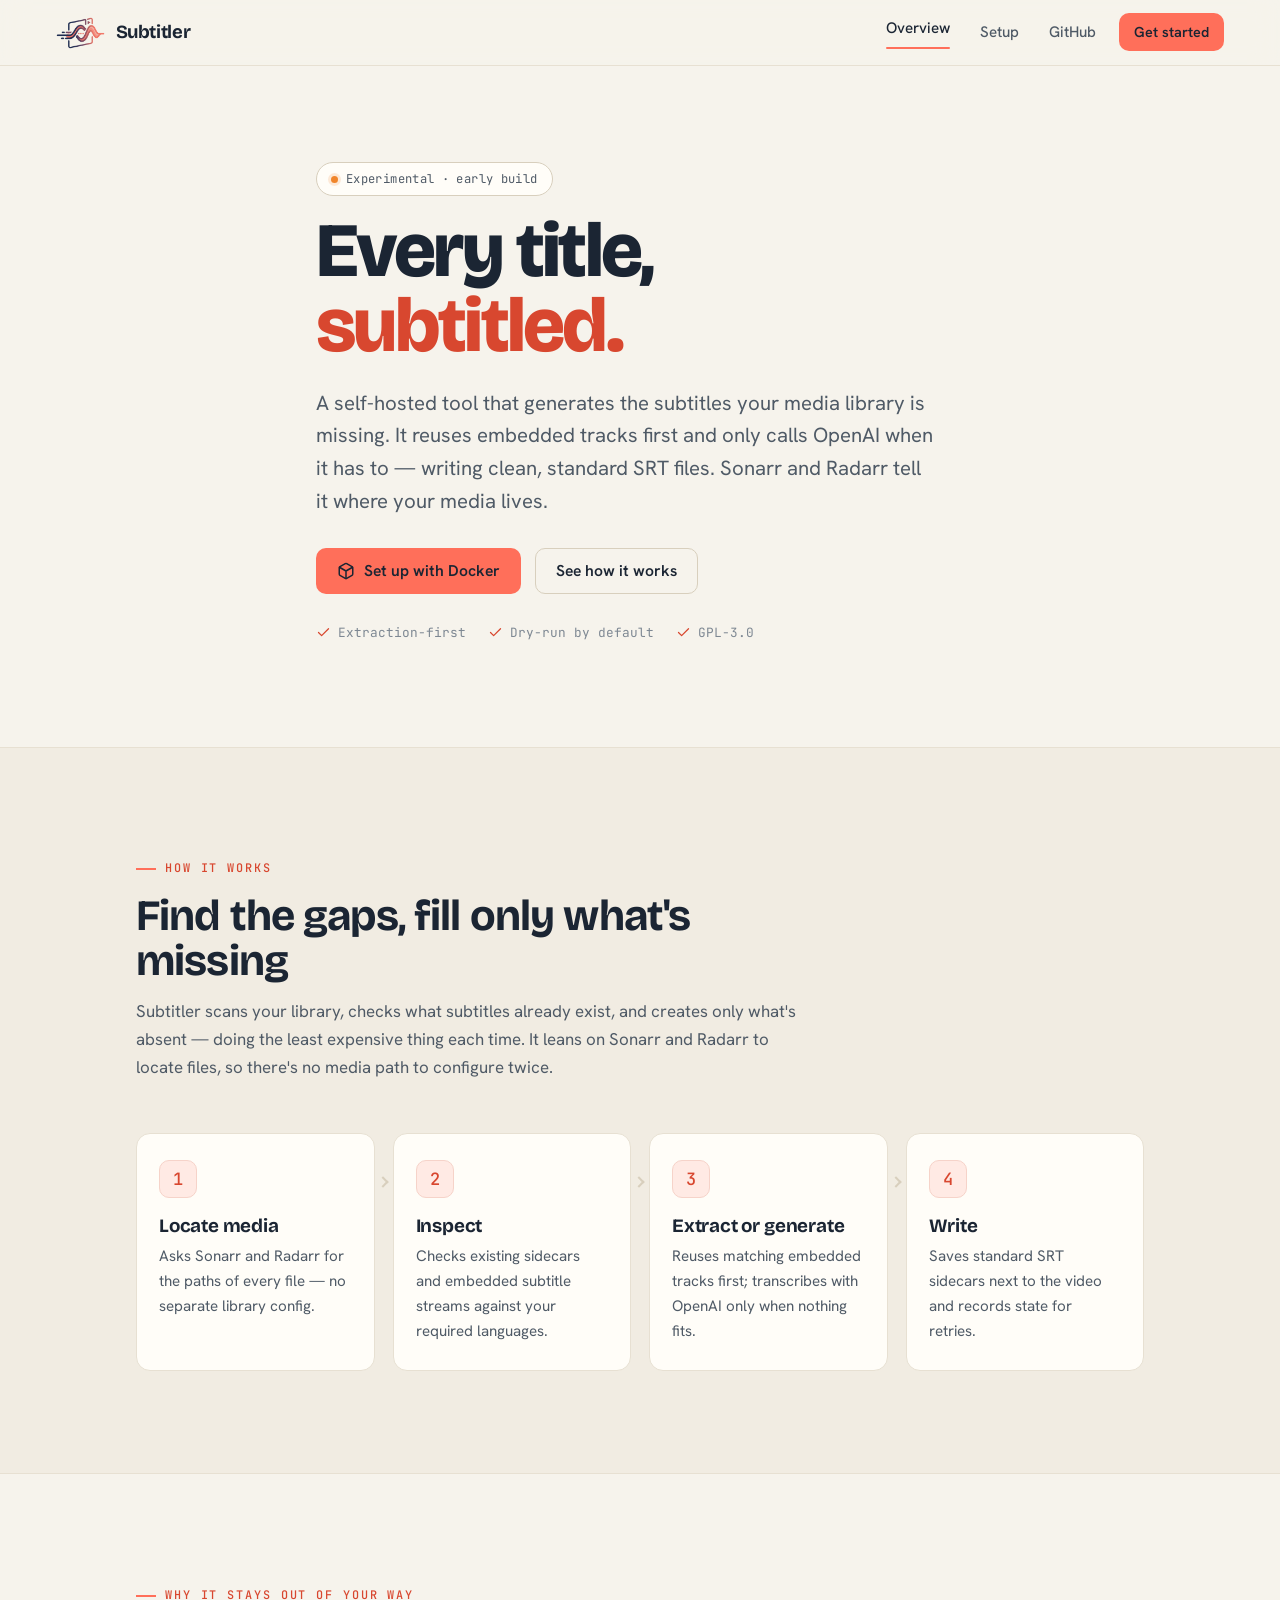
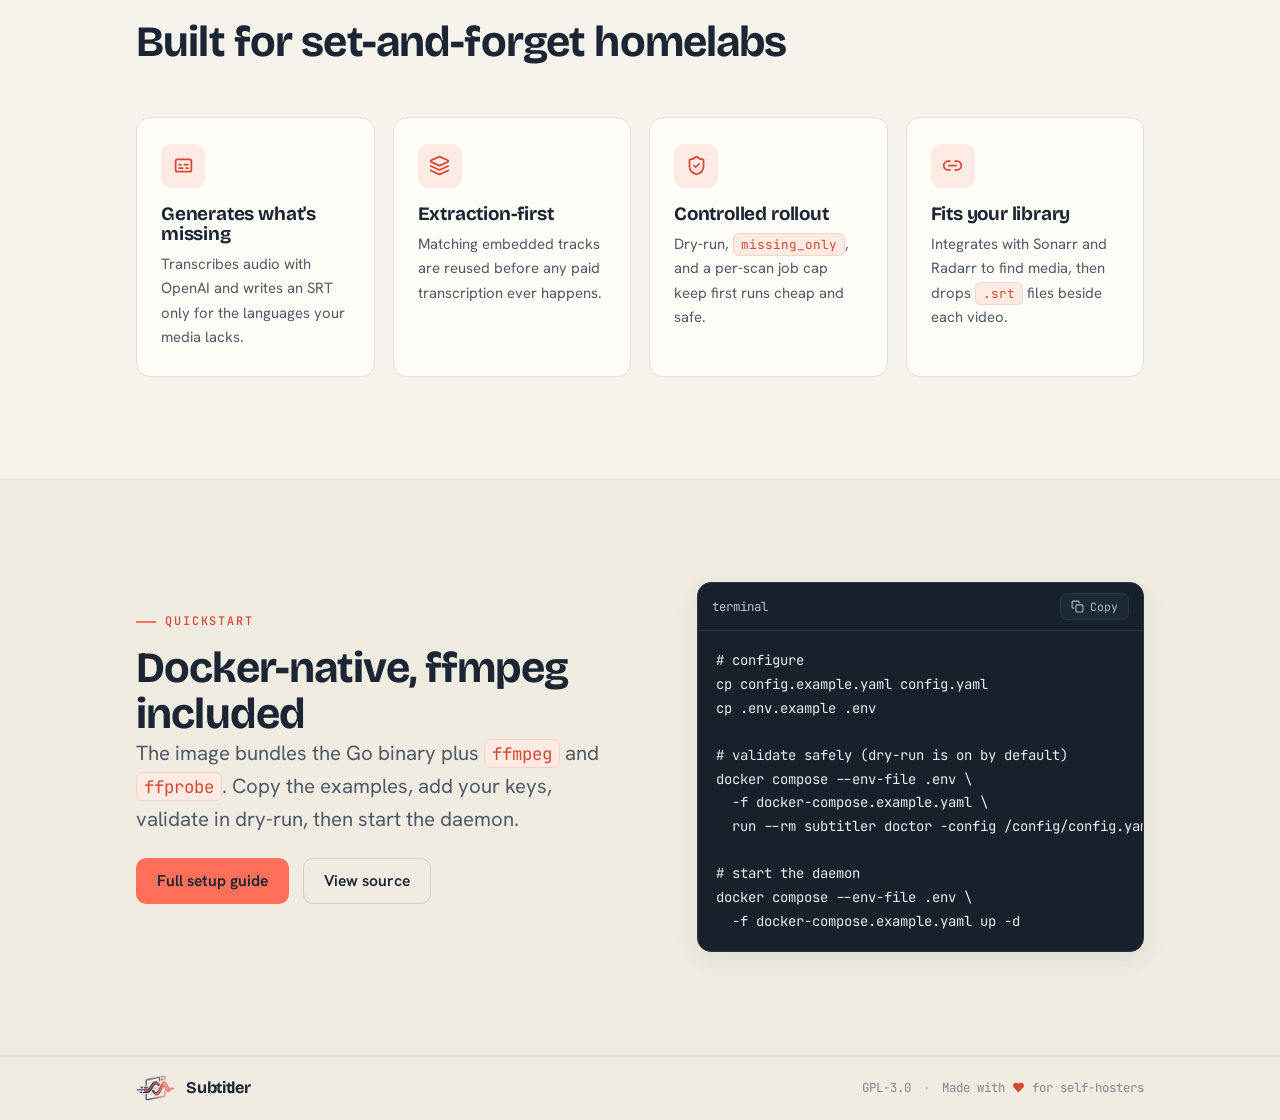
==== docs/index.html @ c9f1393c "Prepare public release" ====
<!doctype html>
<html lang="en">
  <head>
    <meta charset="UTF-8" />
    <meta name="viewport" content="width=device-width, initial-scale=1.0" />
    <title>Subtitler — automatic subtitles for your media library</title>
    <meta
      name="description"
      content="Self-hosted tool that generates the subtitles your media library is missing. Reuses embedded tracks first, transcribes with OpenAI only when needed, and writes standard SRT sidecars. Integrates with Sonarr and Radarr."
    />
    <link rel="icon" href="favicon.png" type="image/png" />
    <link rel="apple-touch-icon" href="apple-touch-icon.png" />
    <link rel="preconnect" href="https://fonts.googleapis.com" />
    <link rel="preconnect" href="https://fonts.gstatic.com" crossorigin />
    <link
      href="https://fonts.googleapis.com/css2?family=Bricolage+Grotesque:opsz,wght@12..96,600;12..96,700;12..96,800&family=Hanken+Grotesk:wght@400;500;600;700&family=JetBrains+Mono:wght@400;500&display=swap"
      rel="stylesheet"
    />
    <link rel="stylesheet" href="styles.css" />
  </head>
  <body>
    <header class="topbar">
      <a class="brand" href="index.html">
        <img class="logo" src="logo.png" alt="Subtitler" /><span>Subtitler</span>
      </a>
      <nav class="nav" id="nav">
        <a class="active" href="index.html">Overview</a>
        <a href="getting-started.html">Setup</a>
        <a href="https://github.com/Pedro-Revez-Silva/subtitler">GitHub</a>
        <a class="btn btn--primary btn--sm nav-cta" href="getting-started.html">Get started</a>
      </nav>
      <button class="nav-toggle" aria-label="Menu" aria-expanded="false" aria-controls="nav">
        <svg viewBox="0 0 24 24" width="20" height="20" fill="none" stroke="currentColor" stroke-width="2" stroke-linecap="round"><path d="M4 7h16M4 12h16M4 17h16"/></svg>
      </button>
    </header>

    <main>
      <!-- HERO -->
      <section class="hero">
        <div class="container hero-inner" data-reveal>
          <span class="pill"><span class="dot dot--beta"></span> Experimental · early build</span>
          <h1 class="display">Every title,<br /><span class="accent">subtitled.</span></h1>
          <p class="lead">
            A self-hosted tool that generates the subtitles your media library is missing. It reuses
            embedded tracks first and only calls OpenAI when it has to — writing clean, standard SRT
            files. Sonarr and Radarr tell it where your media lives.
          </p>
          <div class="hero-actions">
            <a class="btn btn--primary" href="getting-started.html">
              <svg viewBox="0 0 24 24" fill="none" stroke="currentColor" stroke-width="2" stroke-linecap="round" stroke-linejoin="round"><path d="M21 16V8a2 2 0 0 0-1-1.73l-7-4a2 2 0 0 0-2 0l-7 4A2 2 0 0 0 3 8v8a2 2 0 0 0 1 1.73l7 4a2 2 0 0 0 2 0l7-4A2 2 0 0 0 21 16z"/><path d="m3.3 7 8.7 5 8.7-5M12 22V12"/></svg>
              Set up with Docker
            </a>
            <a class="btn btn--ghost" href="#how">See how it works</a>
          </div>
          <div class="hero-meta">
            <span><svg viewBox="0 0 24 24" fill="none" stroke="currentColor" stroke-width="2" stroke-linecap="round" stroke-linejoin="round"><path d="M20 6 9 17l-5-5"/></svg> Extraction-first</span>
            <span><svg viewBox="0 0 24 24" fill="none" stroke="currentColor" stroke-width="2" stroke-linecap="round" stroke-linejoin="round"><path d="M20 6 9 17l-5-5"/></svg> Dry-run by default</span>
            <span><svg viewBox="0 0 24 24" fill="none" stroke="currentColor" stroke-width="2" stroke-linecap="round" stroke-linejoin="round"><path d="M20 6 9 17l-5-5"/></svg> GPL-3.0</span>
          </div>
        </div>
      </section>

      <!-- HOW IT WORKS -->
      <section class="section section--alt" id="how">
        <div class="container">
          <div class="section-head" data-reveal>
            <span class="eyebrow">How it works</span>
            <h2>Find the gaps, fill only what's missing</h2>
            <p>
              Subtitler scans your library, checks what subtitles already exist, and creates only
              what's absent — doing the least expensive thing each time. It leans on Sonarr and
              Radarr to locate files, so there's no media path to configure twice.
            </p>
          </div>
          <div class="steps">
            <div class="step" data-reveal>
              <span class="num">1</span>
              <h3>Locate media</h3>
              <p>Asks Sonarr and Radarr for the paths of every file — no separate library config.</p>
            </div>
            <div class="step" data-reveal>
              <span class="num">2</span>
              <h3>Inspect</h3>
              <p>Checks existing sidecars and embedded subtitle streams against your required languages.</p>
            </div>
            <div class="step" data-reveal>
              <span class="num">3</span>
              <h3>Extract or generate</h3>
              <p>Reuses matching embedded tracks first; transcribes with OpenAI only when nothing fits.</p>
            </div>
            <div class="step" data-reveal>
              <span class="num">4</span>
              <h3>Write</h3>
              <p>Saves standard SRT sidecars next to the video and records state for retries.</p>
            </div>
          </div>
        </div>
      </section>

      <!-- FEATURES -->
      <section class="section">
        <div class="container">
          <div class="section-head" data-reveal>
            <span class="eyebrow">Why it stays out of your way</span>
            <h2>Built for set-and-forget homelabs</h2>
          </div>
          <div class="features">
            <article class="feature" data-reveal>
              <div class="icon"><svg viewBox="0 0 24 24" fill="none" stroke="currentColor" stroke-width="2" stroke-linecap="round" stroke-linejoin="round"><rect x="3" y="5" width="18" height="14" rx="2"/><path d="M7 15h4M15 15h2M7 11h2M13 11h4"/></svg></div>
              <h3>Generates what's missing</h3>
              <p>Transcribes audio with OpenAI and writes an SRT only for the languages your media lacks.</p>
            </article>
            <article class="feature" data-reveal>
              <div class="icon"><svg viewBox="0 0 24 24" fill="none" stroke="currentColor" stroke-width="2" stroke-linecap="round" stroke-linejoin="round"><path d="m12.83 2.18a2 2 0 0 0-1.66 0L2.6 6.08a1 1 0 0 0 0 1.83l8.58 3.91a2 2 0 0 0 1.66 0l8.58-3.91a1 1 0 0 0 0-1.83Z"/><path d="m22 17.65-9.17 4.16a2 2 0 0 1-1.66 0L2 17.65"/><path d="m22 12.65-9.17 4.16a2 2 0 0 1-1.66 0L2 12.65"/></svg></div>
              <h3>Extraction-first</h3>
              <p>Matching embedded tracks are reused before any paid transcription ever happens.</p>
            </article>
            <article class="feature" data-reveal>
              <div class="icon"><svg viewBox="0 0 24 24" fill="none" stroke="currentColor" stroke-width="2" stroke-linecap="round" stroke-linejoin="round"><path d="M20 13c0 5-3.5 7.5-7.66 8.95a1 1 0 0 1-.67-.01C7.5 20.5 4 18 4 13V6a1 1 0 0 1 1-1c2 0 4.5-1.2 6.24-2.72a1.17 1.17 0 0 1 1.52 0C14.51 3.81 17 5 19 5a1 1 0 0 1 1 1z"/><path d="m9 12 2 2 4-4"/></svg></div>
              <h3>Controlled rollout</h3>
              <p>Dry-run, <code>missing_only</code>, and a per-scan job cap keep first runs cheap and safe.</p>
            </article>
            <article class="feature" data-reveal>
              <div class="icon"><svg viewBox="0 0 24 24" fill="none" stroke="currentColor" stroke-width="2" stroke-linecap="round" stroke-linejoin="round"><path d="M9 17H7A5 5 0 0 1 7 7h2"/><path d="M15 7h2a5 5 0 1 1 0 10h-2"/><line x1="8" y1="12" x2="16" y2="12"/></svg></div>
              <h3>Fits your library</h3>
              <p>Integrates with Sonarr and Radarr to find media, then drops <code>.srt</code> files beside each video.</p>
            </article>
          </div>
        </div>
      </section>

      <!-- QUICKSTART -->
      <section class="section section--alt">
        <div class="container hero-grid">
          <div data-reveal>
            <span class="eyebrow">Quickstart</span>
            <h2>Docker-native, ffmpeg included</h2>
            <p class="lead">
              The image bundles the Go binary plus <code>ffmpeg</code> and <code>ffprobe</code>. Copy
              the examples, add your keys, validate in dry-run, then start the daemon.
            </p>
            <div class="hero-actions">
              <a class="btn btn--primary" href="getting-started.html">Full setup guide</a>
              <a class="btn btn--ghost" href="https://github.com/Pedro-Revez-Silva/subtitler">View source</a>
            </div>
          </div>
          <div class="code" data-reveal>
            <div class="code-head">
              <span class="fname">terminal</span>
              <button class="code-copy" type="button">
                <svg viewBox="0 0 24 24" fill="none" stroke="currentColor" stroke-width="2" stroke-linecap="round" stroke-linejoin="round"><rect x="9" y="9" width="13" height="13" rx="2"/><path d="M5 15H4a2 2 0 0 1-2-2V4a2 2 0 0 1 2-2h9a2 2 0 0 1 2 2v1"/></svg>
                <span class="copy-label">Copy</span>
              </button>
            </div>
            <pre><code># configure
cp config.example.yaml config.yaml
cp .env.example .env

# validate safely (dry-run is on by default)
docker compose --env-file .env \
  -f docker-compose.example.yaml \
  run --rm subtitler doctor -config /config/config.yaml

# start the daemon
docker compose --env-file .env \
  -f docker-compose.example.yaml up -d</code></pre>
          </div>
        </div>
      </section>
    </main>

    <footer class="footer">
      <div class="container footer-thin">
        <a class="brand" href="index.html"><img class="logo" src="logo.png" alt="Subtitler" /><span>Subtitler</span></a>
        <div class="footer-meta">
          <a href="https://github.com/Pedro-Revez-Silva/subtitler/blob/main/LICENSE">GPL-3.0</a>
          <span class="sep">·</span>
          <span>Made with <svg class="heart" viewBox="0 0 24 24" fill="currentColor" aria-hidden="true"><path d="M19 14c1.49-1.46 3-3.21 3-5.5A5.5 5.5 0 0 0 16.5 3c-1.76 0-3 .5-4.5 2-1.5-1.5-2.74-2-4.5-2A5.5 5.5 0 0 0 2 8.5c0 2.29 1.51 4.04 3 5.5l7 7Z"/></svg> for self-hosters</span>
        </div>
      </div>
    </footer>

    <script src="main.js" defer></script>
  </body>
</html>
---- docs/styles.css ----
/* =============================================================================
   Subtitler — design system (light · flat color)
   Warm paper surfaces that match the logo's own near-white card. The logo is
   built from flat navy / violet / coral, so the site is too — no gradients.
   Editorial grotesque type, generous space, restrained accents.
   ============================================================================= */

/* -----------------------------------------------------------------------------
   1. Tokens
   -------------------------------------------------------------------------- */
:root {
  /* Surfaces — warm paper */
  --bg: #f6f3ec;
  --bg-2: #f1ece2;
  --surface: #fffdf8;
  --surface-2: #faf6ee;

  /* Lines */
  --border: #e7e0d2;
  --border-strong: #d8cfbd;

  /* Ink — dark navy-slate text */
  --ink: #1b2533;
  --text-dim: #4f5a66;
  --text-mute: #7e8893;
  --text-faint: #a8afb7;

  /* Brand — flat colors lifted from the mark */
  --coral: #ff6f5a;       /* fills: buttons, icon tiles */
  --coral-ink: #d8472f;   /* coral for text/links on light (contrast) */
  --navy: #1f3a6d;
  --violet: #6f4f93;

  /* Semantic */
  --ok: #1f7a52;
  --warn: #b07414;

  /* Tints */
  --coral-tint: #ffeae4;
  --coral-tint-line: #f6d3c9;
  --ok-tint: #e6f3ec;
  --ok-tint-line: #cce7d9;
  --warn-tint: #faf0db;
  --warn-tint-line: #ecd9ab;

  /* Dark code panel (intentional contrast against the paper) */
  --code-bg: #16212c;
  --code-text: #e7eef1;
  --code-mute: #8b97a3;
  --code-border: #283744;

  /* Type */
  --font-display: "Bricolage Grotesque", ui-sans-serif, system-ui, sans-serif;
  --font-body: "Hanken Grotesk", ui-sans-serif, system-ui, -apple-system, sans-serif;
  --font-mono: "JetBrains Mono", "SF Mono", ui-monospace, Consolas, monospace;

  /* Radii */
  --r-xs: 7px;
  --r-sm: 10px;
  --r-md: 14px;
  --r-lg: 20px;
  --r-pill: 999px;

  /* Shadows — soft, navy-tinted */
  --shadow-sm: 0 1px 2px rgba(27, 37, 51, 0.05);
  --shadow-md: 0 8px 24px rgba(27, 37, 51, 0.08);
  --shadow-lg: 0 24px 56px rgba(27, 37, 51, 0.12);

  /* Layout */
  --maxw: 1120px;
  --maxw-prose: 740px;
  --topbar-h: 66px;
  --gutter: clamp(20px, 5vw, 56px);

  --ease: cubic-bezier(0.22, 0.61, 0.36, 1);
}

/* -----------------------------------------------------------------------------
   2. Base
   -------------------------------------------------------------------------- */
*,
*::before,
*::after {
  box-sizing: border-box;
}

html {
  scroll-behavior: smooth;
  -webkit-text-size-adjust: 100%;
}

body {
  margin: 0;
  font-family: var(--font-body);
  font-size: 17px;
  line-height: 1.65;
  color: var(--ink);
  background: var(--bg);
  -webkit-font-smoothing: antialiased;
  text-rendering: optimizeLegibility;
  overflow-x: hidden;
}

a {
  color: var(--coral-ink);
  text-decoration: none;
}

img,
svg {
  display: block;
  max-width: 100%;
}

::selection {
  background: var(--coral-tint);
  color: var(--ink);
}

:focus-visible {
  outline: 2px solid var(--coral-ink);
  outline-offset: 3px;
  border-radius: 4px;
}

/* -----------------------------------------------------------------------------
   3. Typography
   -------------------------------------------------------------------------- */
h1,
h2,
h3,
h4 {
  font-family: var(--font-display);
  font-weight: 700;
  line-height: 1.05;
  letter-spacing: -0.02em;
  margin: 0;
  color: var(--ink);
}

.display {
  font-size: clamp(2.7rem, 6vw, 4.8rem);
  font-weight: 800;
  letter-spacing: -0.035em;
  line-height: 0.98;
}

h2 {
  font-size: clamp(1.9rem, 3.4vw, 2.7rem);
}

h3 {
  font-size: 1.18rem;
  letter-spacing: -0.01em;
}

p {
  margin: 0 0 1.1em;
}

.lead {
  font-size: clamp(1.08rem, 1.6vw, 1.28rem);
  color: var(--text-dim);
  line-height: 1.6;
}

.accent {
  color: var(--coral-ink);
}

code,
pre,
.mono {
  font-family: var(--font-mono);
}

/* -----------------------------------------------------------------------------
   4. Layout primitives
   -------------------------------------------------------------------------- */
.container {
  width: 100%;
  max-width: var(--maxw);
  margin-inline: auto;
  padding-inline: var(--gutter);
}

.section {
  padding-block: clamp(56px, 8vw, 104px);
  position: relative;
}

.section--alt {
  background: var(--bg-2);
  border-block: 1px solid var(--border);
}

.section-head {
  max-width: 660px;
  margin-bottom: clamp(32px, 4vw, 52px);
}

.eyebrow {
  display: inline-flex;
  align-items: center;
  gap: 9px;
  font-family: var(--font-mono);
  font-size: 0.74rem;
  font-weight: 500;
  letter-spacing: 0.16em;
  text-transform: uppercase;
  color: var(--coral-ink);
  margin-bottom: 15px;
}

.eyebrow::before {
  content: "";
  width: 20px;
  height: 2px;
  background: var(--coral);
}

.section-head p {
  margin-top: 13px;
  color: var(--text-dim);
  font-size: 1.06rem;
}

/* -----------------------------------------------------------------------------
   5. Topbar
   -------------------------------------------------------------------------- */
.topbar {
  position: sticky;
  top: 0;
  z-index: 50;
  height: var(--topbar-h);
  display: flex;
  align-items: center;
  gap: 20px;
  padding-inline: var(--gutter);
  background: rgba(246, 243, 236, 0.82);
  backdrop-filter: blur(14px) saturate(140%);
  border-bottom: 1px solid var(--border);
}

.brand {
  display: inline-flex;
  align-items: center;
  gap: 11px;
  font-family: var(--font-display);
  font-weight: 700;
  font-size: 1.16rem;
  letter-spacing: -0.02em;
  color: var(--ink);
}

.brand .logo {
  height: 32px;
  width: auto;
}

.nav {
  margin-left: auto;
  display: flex;
  align-items: center;
  gap: 4px;
}

.nav a:not(.btn) {
  padding: 8px 13px;
  border-radius: var(--r-xs);
  color: var(--text-dim);
  font-size: 0.95rem;
  font-weight: 500;
  transition: color 0.16s var(--ease), background 0.16s var(--ease);
}

.nav a:not(.btn):hover {
  color: var(--ink);
  background: var(--surface-2);
}

.nav a.active {
  color: var(--ink);
}

.nav a.active::after {
  content: "";
  display: block;
  height: 2px;
  margin-top: 5px;
  border-radius: 2px;
  background: var(--coral);
}

.nav .nav-cta {
  margin-left: 6px;
}

.nav-toggle {
  display: none;
  margin-left: auto;
  width: 42px;
  height: 42px;
  border: 1px solid var(--border-strong);
  border-radius: var(--r-xs);
  background: var(--surface);
  color: var(--ink);
  cursor: pointer;
}

/* -----------------------------------------------------------------------------
   6. Buttons, pills, chips
   -------------------------------------------------------------------------- */
.btn {
  display: inline-flex;
  align-items: center;
  justify-content: center;
  gap: 9px;
  min-height: 46px;
  padding: 0 20px;
  border: 1px solid var(--border-strong);
  border-radius: var(--r-sm);
  background: var(--surface);
  color: var(--ink);
  font-family: var(--font-body);
  font-size: 0.98rem;
  font-weight: 600;
  cursor: pointer;
  transition: transform 0.16s var(--ease), border-color 0.16s var(--ease),
    background 0.16s var(--ease), box-shadow 0.16s var(--ease);
}

.btn:hover {
  transform: translateY(-2px);
  box-shadow: var(--shadow-sm);
}

.btn svg {
  width: 18px;
  height: 18px;
}

/* coral fill, dark ink label — flat and high-contrast */
.btn--primary {
  border-color: transparent;
  background: var(--coral);
  color: var(--ink);
}

.btn--primary:hover {
  background: #ff5e46;
  box-shadow: 0 10px 26px rgba(255, 111, 90, 0.34);
}

.btn--ghost {
  background: transparent;
  border-color: var(--border-strong);
}

.btn--ghost:hover {
  background: var(--surface);
}

.btn--sm {
  min-height: 38px;
  padding: 0 14px;
  font-size: 0.9rem;
}

.pill {
  display: inline-flex;
  align-items: center;
  gap: 8px;
  padding: 6px 14px;
  border: 1px solid var(--border-strong);
  border-radius: var(--r-pill);
  background: var(--surface);
  font-family: var(--font-mono);
  font-size: 0.76rem;
  letter-spacing: 0.03em;
  color: var(--text-dim);
}

.pill .dot {
  width: 7px;
  height: 7px;
  border-radius: 50%;
  background: var(--ok);
}

.pill .dot--beta {
  background: #f0852b;
  box-shadow: 0 0 0 3px rgba(240, 133, 43, 0.16);
}

.chip {
  display: inline-flex;
  align-items: center;
  gap: 5px;
  padding: 3px 9px;
  border-radius: var(--r-pill);
  font-family: var(--font-mono);
  font-size: 0.72rem;
  font-weight: 500;
  border: 1px solid var(--border);
  color: var(--text-dim);
  white-space: nowrap;
}

.chip--ok {
  color: var(--ok);
  border-color: var(--ok-tint-line);
  background: var(--ok-tint);
}

.chip--run {
  color: var(--coral-ink);
  border-color: var(--coral-tint-line);
  background: var(--coral-tint);
}

/* -----------------------------------------------------------------------------
   7. Hero
   -------------------------------------------------------------------------- */
.hero {
  padding-block: clamp(52px, 8vw, 96px) clamp(56px, 9vw, 104px);
}

.hero-grid {
  display: grid;
  grid-template-columns: minmax(0, 1.04fr) minmax(0, 0.96fr);
  gap: clamp(36px, 6vw, 76px);
  align-items: center;
}

.hero-inner {
  max-width: 760px;
}

.hero h1 {
  margin: 18px 0 22px;
}

.hero .lead {
  max-width: 620px;
  margin-bottom: 30px;
}

.hero-actions {
  display: flex;
  flex-wrap: wrap;
  gap: 14px;
  margin-bottom: 28px;
}

.hero-meta {
  display: flex;
  flex-wrap: wrap;
  gap: 10px 22px;
  color: var(--text-mute);
  font-family: var(--font-mono);
  font-size: 0.8rem;
}

.hero-meta span {
  display: inline-flex;
  align-items: center;
  gap: 7px;
}

.hero-meta svg {
  width: 15px;
  height: 15px;
  color: var(--coral-ink);
}

/* -----------------------------------------------------------------------------
   8. Steps (how it works)
   -------------------------------------------------------------------------- */
.steps {
  display: grid;
  grid-template-columns: repeat(4, 1fr);
  gap: 18px;
}

.step {
  position: relative;
  padding: 26px 22px;
  border: 1px solid var(--border);
  border-radius: var(--r-md);
  background: var(--surface);
  transition: border-color 0.2s var(--ease), transform 0.2s var(--ease),
    box-shadow 0.2s var(--ease);
}

.step:hover {
  border-color: var(--border-strong);
  transform: translateY(-3px);
  box-shadow: var(--shadow-md);
}

.step .num {
  display: inline-flex;
  align-items: center;
  justify-content: center;
  width: 38px;
  height: 38px;
  border-radius: var(--r-sm);
  background: var(--coral-tint);
  border: 1px solid var(--coral-tint-line);
  color: var(--coral-ink);
  font-family: var(--font-mono);
  font-weight: 500;
  margin-bottom: 18px;
}

.step h3 {
  margin-bottom: 8px;
}

.step p {
  margin: 0;
  color: var(--text-dim);
  font-size: 0.95rem;
}

.step:not(:last-child)::after {
  content: "";
  position: absolute;
  top: 44px;
  right: -13px;
  width: 8px;
  height: 8px;
  border-top: 2px solid var(--border-strong);
  border-right: 2px solid var(--border-strong);
  transform: rotate(45deg);
  z-index: 1;
}

/* -----------------------------------------------------------------------------
   9. Feature cards
   -------------------------------------------------------------------------- */
.features {
  display: grid;
  grid-template-columns: repeat(4, 1fr);
  gap: 18px;
}

.feature {
  position: relative;
  padding: 26px 24px;
  border: 1px solid var(--border);
  border-radius: var(--r-md);
  background: var(--surface);
  transition: border-color 0.2s var(--ease), transform 0.2s var(--ease),
    box-shadow 0.2s var(--ease);
}

.feature:hover {
  transform: translateY(-3px);
  border-color: var(--border-strong);
  box-shadow: var(--shadow-md);
}

.feature .icon {
  display: inline-flex;
  align-items: center;
  justify-content: center;
  width: 44px;
  height: 44px;
  border-radius: var(--r-sm);
  background: var(--coral-tint);
  color: var(--coral-ink);
  margin-bottom: 16px;
}

.feature .icon svg {
  width: 21px;
  height: 21px;
}

.feature h3 {
  margin-bottom: 8px;
}

.feature p {
  margin: 0;
  color: var(--text-dim);
  font-size: 0.93rem;
}

/* -----------------------------------------------------------------------------
   10. Code blocks (dark panel) + copy
   -------------------------------------------------------------------------- */
.code {
  position: relative;
  border: 1px solid var(--code-border);
  border-radius: var(--r-md);
  background: var(--code-bg);
  overflow: hidden;
  box-shadow: var(--shadow-md);
}

.code-head {
  display: flex;
  align-items: center;
  gap: 9px;
  padding: 10px 14px;
  border-bottom: 1px solid var(--code-border);
  font-family: var(--font-mono);
  font-size: 0.78rem;
  color: var(--code-mute);
}

.code-head .fname {
  color: #b9c4cd;
}

.code-copy {
  margin-left: auto;
  display: inline-flex;
  align-items: center;
  gap: 6px;
  padding: 5px 10px;
  border: 1px solid var(--code-border);
  border-radius: var(--r-xs);
  background: #1d2a36;
  color: #aeb9c3;
  font-family: var(--font-mono);
  font-size: 0.72rem;
  cursor: pointer;
  transition: color 0.16s, border-color 0.16s, background 0.16s;
}

.code-copy:hover {
  color: #fff;
  background: #25333f;
}

.code-copy svg {
  width: 13px;
  height: 13px;
}

.code-copy.copied {
  color: #6bd3a3;
  border-color: #2f5a48;
}

pre {
  margin: 0;
  overflow: auto;
  padding: 18px;
  font-size: 0.87rem;
  line-height: 1.7;
  color: var(--code-text);
}

pre code {
  font-family: var(--font-mono);
}

/* inline code */
p code,
li code,
.article code {
  padding: 2px 7px;
  border: 1px solid var(--coral-tint-line);
  border-radius: 6px;
  background: var(--coral-tint);
  color: var(--coral-ink);
  font-size: 0.85em;
}

/* ...but never style code inside a code block (beats .article code) */
pre code,
.article pre code {
  padding: 0;
  border: 0;
  border-radius: 0;
  background: none;
  color: inherit;
  font-size: inherit;
}

/* -----------------------------------------------------------------------------
   11. Footer
   -------------------------------------------------------------------------- */
.footer {
  border-top: 1px solid var(--border);
  background: var(--bg-2);
  padding-block: 18px;
}

.footer-thin {
  display: flex;
  align-items: center;
  justify-content: space-between;
  gap: 12px 24px;
  flex-wrap: wrap;
}

.footer-thin .brand {
  font-size: 1.02rem;
}

.footer-thin .brand .logo {
  height: 26px;
}

.footer-meta {
  display: inline-flex;
  align-items: center;
  gap: 12px;
  color: var(--text-mute);
  font-family: var(--font-mono);
  font-size: 0.78rem;
}

.footer-meta a {
  color: var(--text-mute);
  transition: color 0.16s var(--ease);
}

.footer-meta a:hover {
  color: var(--ink);
}

.footer-meta .sep {
  color: var(--text-faint);
}

.footer-meta .heart {
  display: inline-block;
  width: 13px;
  height: 13px;
  color: var(--coral-ink);
  vertical-align: -2px;
}

/* -----------------------------------------------------------------------------
   12. Docs / article layout
   -------------------------------------------------------------------------- */
.docs {
  display: grid;
  grid-template-columns: 240px minmax(0, 1fr);
  gap: clamp(28px, 5vw, 56px);
  max-width: var(--maxw);
  margin-inline: auto;
  padding-inline: var(--gutter);
  align-items: start;
}

.toc {
  position: sticky;
  top: calc(var(--topbar-h) + 32px);
  padding: 6px 0;
  counter-reset: toc-item;
}

.toc .toc-label {
  font-family: var(--font-mono);
  font-size: 0.72rem;
  letter-spacing: 0.14em;
  text-transform: uppercase;
  color: var(--text-faint);
  padding: 0 12px 10px;
}

.toc a {
  display: flex;
  align-items: center;
  gap: 10px;
  color: var(--text-mute);
  font-size: 0.92rem;
  padding: 8px 12px;
  border-left: 2px solid transparent;
  transition: color 0.16s var(--ease), border-color 0.16s var(--ease);
}

.toc a::before {
  content: counter(toc-item, decimal-leading-zero);
  counter-increment: toc-item;
  font-family: var(--font-mono);
  font-size: 0.72rem;
  color: var(--text-faint);
}

.toc a:hover {
  color: var(--text-dim);
}

.toc a.active {
  color: var(--ink);
  border-left-color: var(--coral);
}

.toc a.active::before {
  color: var(--coral-ink);
}

.article {
  max-width: var(--maxw-prose);
  padding-block: clamp(40px, 6vw, 68px) clamp(56px, 9vw, 100px);
}

.article-head {
  margin-bottom: 38px;
  padding-bottom: 26px;
  border-bottom: 1px solid var(--border);
}

.article-head h1 {
  font-size: clamp(2.3rem, 4.6vw, 3.4rem);
  margin: 14px 0 14px;
}

.article-head p {
  color: var(--text-dim);
  font-size: 1.1rem;
  margin: 0;
}

.article h2 {
  font-size: 1.6rem;
  margin: 50px 0 16px;
  scroll-margin-top: calc(var(--topbar-h) + 24px);
}

.article h2 .step-tag {
  font-family: var(--font-mono);
  font-size: 0.8rem;
  font-weight: 500;
  color: var(--coral-ink);
  margin-right: 10px;
}

.article p,
.article li {
  color: var(--text-dim);
}

.article ul {
  padding-left: 20px;
}

.article li {
  margin-bottom: 8px;
}

.article .code {
  margin: 20px 0;
}

/* callouts */
.callout {
  display: grid;
  grid-template-columns: 22px 1fr;
  gap: 14px;
  margin: 24px 0;
  padding: 16px 18px;
  border: 1px solid var(--border);
  border-left-width: 3px;
  border-left-color: var(--navy);
  border-radius: var(--r-sm);
  background: var(--surface);
  color: var(--text-dim);
  font-size: 0.96rem;
}

.callout svg {
  width: 20px;
  height: 20px;
  margin-top: 3px;
  color: var(--navy);
}

.callout--warn {
  border-left-color: var(--warn);
  background: var(--warn-tint);
}

.callout--warn svg {
  color: var(--warn);
}

.callout p {
  margin: 0;
}

/* -----------------------------------------------------------------------------
   13. Reveal-on-scroll
   -------------------------------------------------------------------------- */
[data-reveal] {
  opacity: 0;
  transform: translateY(16px);
  transition: opacity 0.6s var(--ease), transform 0.6s var(--ease);
}

[data-reveal].in {
  opacity: 1;
  transform: none;
}

@media (prefers-reduced-motion: reduce) {
  * {
    animation: none !important;
    transition: none !important;
  }
  html {
    scroll-behavior: auto;
  }
  [data-reveal] {
    opacity: 1;
    transform: none;
  }
}

/* -----------------------------------------------------------------------------
   14. Responsive
   -------------------------------------------------------------------------- */
@media (max-width: 980px) {
  .features {
    grid-template-columns: repeat(2, 1fr);
  }
  .steps {
    grid-template-columns: repeat(2, 1fr);
  }
  .step:not(:last-child)::after {
    display: none;
  }
}

@media (max-width: 820px) {
  .nav {
    position: fixed;
    inset: var(--topbar-h) 0 auto 0;
    flex-direction: column;
    align-items: stretch;
    gap: 4px;
    padding: 14px var(--gutter) 22px;
    background: rgba(246, 243, 236, 0.96);
    backdrop-filter: blur(14px) saturate(140%);
    border-bottom: 1px solid var(--border);
    box-shadow: var(--shadow-md);
    transform: translateY(-12px);
    opacity: 0;
    pointer-events: none;
    transition: opacity 0.2s var(--ease), transform 0.2s var(--ease);
  }
  .nav.open {
    opacity: 1;
    transform: none;
    pointer-events: auto;
  }
  .nav a:not(.btn) {
    padding: 12px 13px;
  }
  .nav a.active::after {
    display: none;
  }
  .nav-toggle {
    display: inline-flex;
    align-items: center;
    justify-content: center;
  }
  .hero-grid {
    grid-template-columns: 1fr;
  }
  .docs {
    grid-template-columns: 1fr;
  }
  .toc {
    position: static;
    display: flex;
    flex-wrap: wrap;
    gap: 4px;
    padding-top: 18px;
    border-bottom: 1px solid var(--border);
  }
  .toc .toc-label {
    width: 100%;
  }
  .toc a {
    border-left: 0;
    border-bottom: 2px solid transparent;
  }
  .toc a.active {
    border-left: 0;
    border-bottom-color: var(--coral);
  }
}

@media (max-width: 620px) {
  body {
    font-size: 16px;
  }
  .features,
  .steps {
    grid-template-columns: 1fr;
  }
  .hero-actions .btn {
    flex: 1;
  }
}
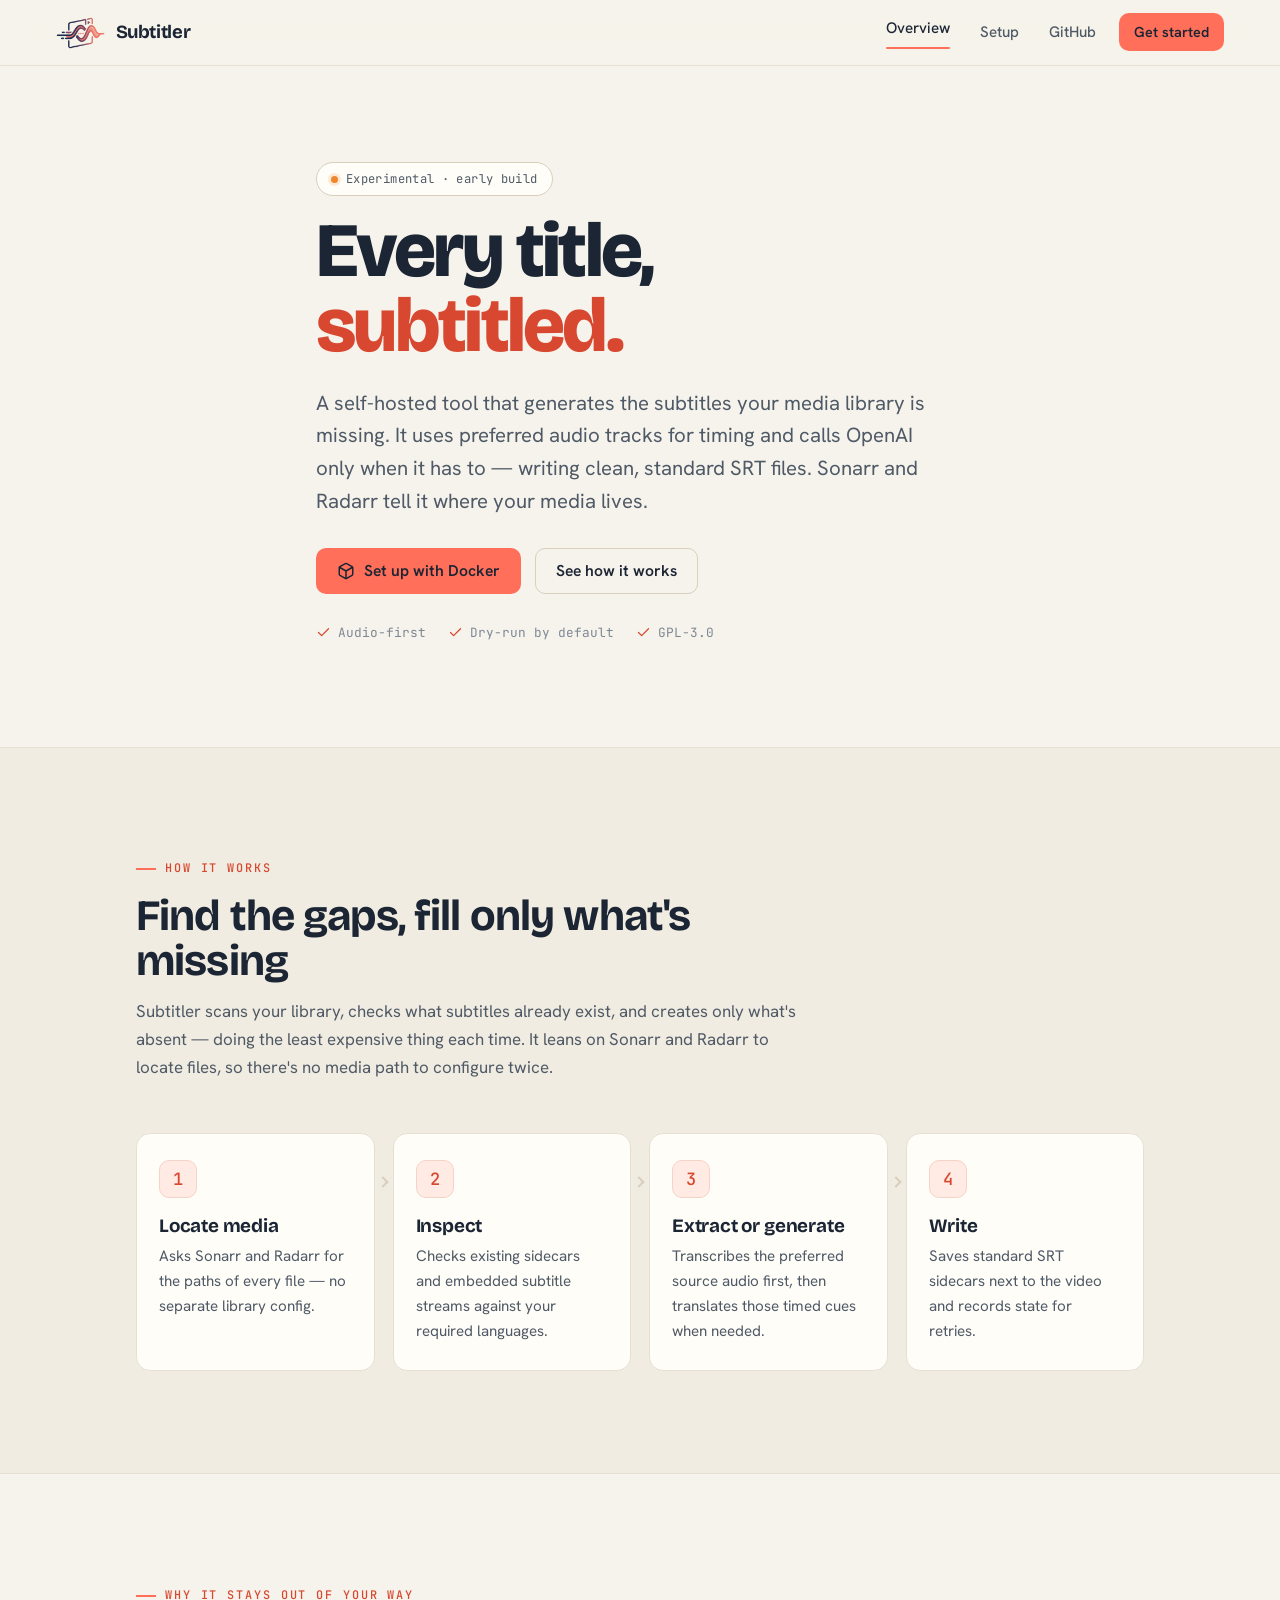
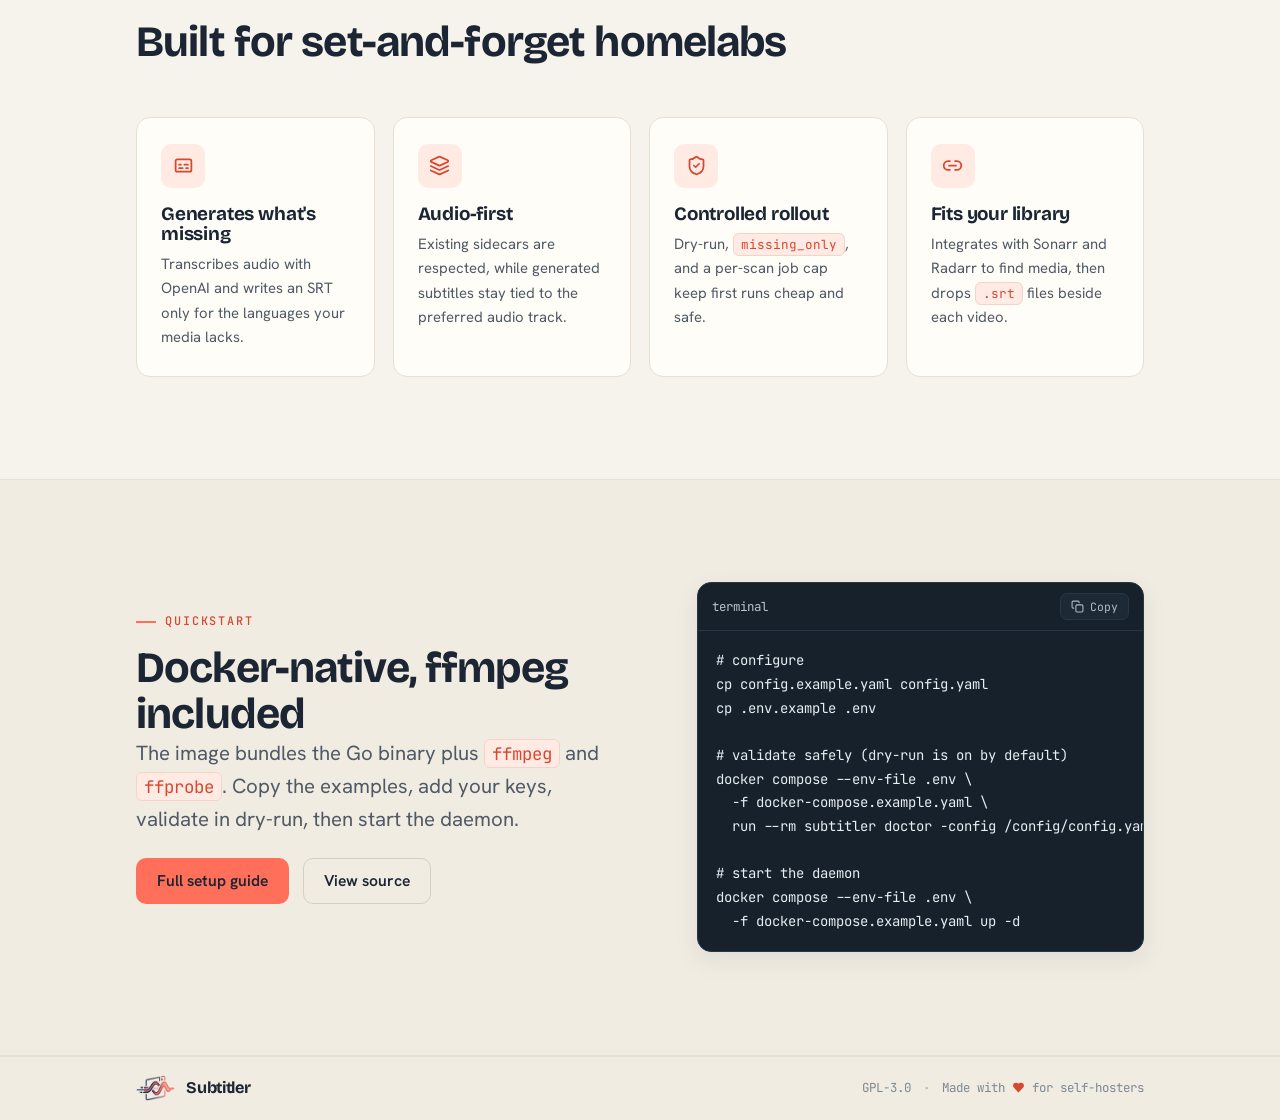
==== commit b9460d48: "Make source audio policy explicit" ====
--- a/docs/index.html
+++ b/docs/index.html
@@ -6,7 +6,7 @@
     <title>Subtitler — automatic subtitles for your media library</title>
     <meta
       name="description"
-      content="Self-hosted tool that generates the subtitles your media library is missing. Reuses embedded tracks first, transcribes with OpenAI only when needed, and writes standard SRT sidecars. Integrates with Sonarr and Radarr."
+      content="Self-hosted tool that generates the subtitles your media library is missing. Uses preferred audio tracks for timing, transcribes with OpenAI, and writes standard SRT sidecars. Integrates with Sonarr and Radarr."
     />
     <link rel="icon" href="favicon.png" type="image/png" />
     <link rel="apple-touch-icon" href="apple-touch-icon.png" />
@@ -41,8 +41,8 @@
           <span class="pill"><span class="dot dot--beta"></span> Experimental · early build</span>
           <h1 class="display">Every title,<br /><span class="accent">subtitled.</span></h1>
           <p class="lead">
-            A self-hosted tool that generates the subtitles your media library is missing. It reuses
-            embedded tracks first and only calls OpenAI when it has to — writing clean, standard SRT
+            A self-hosted tool that generates the subtitles your media library is missing. It uses
+            preferred audio tracks for timing and calls OpenAI only when it has to — writing clean, standard SRT
             files. Sonarr and Radarr tell it where your media lives.
           </p>
           <div class="hero-actions">
@@ -53,7 +53,7 @@
             <a class="btn btn--ghost" href="#how">See how it works</a>
           </div>
           <div class="hero-meta">
-            <span><svg viewBox="0 0 24 24" fill="none" stroke="currentColor" stroke-width="2" stroke-linecap="round" stroke-linejoin="round"><path d="M20 6 9 17l-5-5"/></svg> Extraction-first</span>
+            <span><svg viewBox="0 0 24 24" fill="none" stroke="currentColor" stroke-width="2" stroke-linecap="round" stroke-linejoin="round"><path d="M20 6 9 17l-5-5"/></svg> Audio-first</span>
             <span><svg viewBox="0 0 24 24" fill="none" stroke="currentColor" stroke-width="2" stroke-linecap="round" stroke-linejoin="round"><path d="M20 6 9 17l-5-5"/></svg> Dry-run by default</span>
             <span><svg viewBox="0 0 24 24" fill="none" stroke="currentColor" stroke-width="2" stroke-linecap="round" stroke-linejoin="round"><path d="M20 6 9 17l-5-5"/></svg> GPL-3.0</span>
           </div>
@@ -86,7 +86,7 @@
             <div class="step" data-reveal>
               <span class="num">3</span>
               <h3>Extract or generate</h3>
-              <p>Reuses matching embedded tracks first; transcribes with OpenAI only when nothing fits.</p>
+              <p>Transcribes the preferred source audio first, then translates those timed cues when needed.</p>
             </div>
             <div class="step" data-reveal>
               <span class="num">4</span>
@@ -112,8 +112,8 @@
             </article>
             <article class="feature" data-reveal>
               <div class="icon"><svg viewBox="0 0 24 24" fill="none" stroke="currentColor" stroke-width="2" stroke-linecap="round" stroke-linejoin="round"><path d="m12.83 2.18a2 2 0 0 0-1.66 0L2.6 6.08a1 1 0 0 0 0 1.83l8.58 3.91a2 2 0 0 0 1.66 0l8.58-3.91a1 1 0 0 0 0-1.83Z"/><path d="m22 17.65-9.17 4.16a2 2 0 0 1-1.66 0L2 17.65"/><path d="m22 12.65-9.17 4.16a2 2 0 0 1-1.66 0L2 12.65"/></svg></div>
-              <h3>Extraction-first</h3>
-              <p>Matching embedded tracks are reused before any paid transcription ever happens.</p>
+              <h3>Audio-first</h3>
+              <p>Existing sidecars are respected, while generated subtitles stay tied to the preferred audio track.</p>
             </article>
             <article class="feature" data-reveal>
               <div class="icon"><svg viewBox="0 0 24 24" fill="none" stroke="currentColor" stroke-width="2" stroke-linecap="round" stroke-linejoin="round"><path d="M20 13c0 5-3.5 7.5-7.66 8.95a1 1 0 0 1-.67-.01C7.5 20.5 4 18 4 13V6a1 1 0 0 1 1-1c2 0 4.5-1.2 6.24-2.72a1.17 1.17 0 0 1 1.52 0C14.51 3.81 17 5 19 5a1 1 0 0 1 1 1z"/><path d="m9 12 2 2 4-4"/></svg></div>
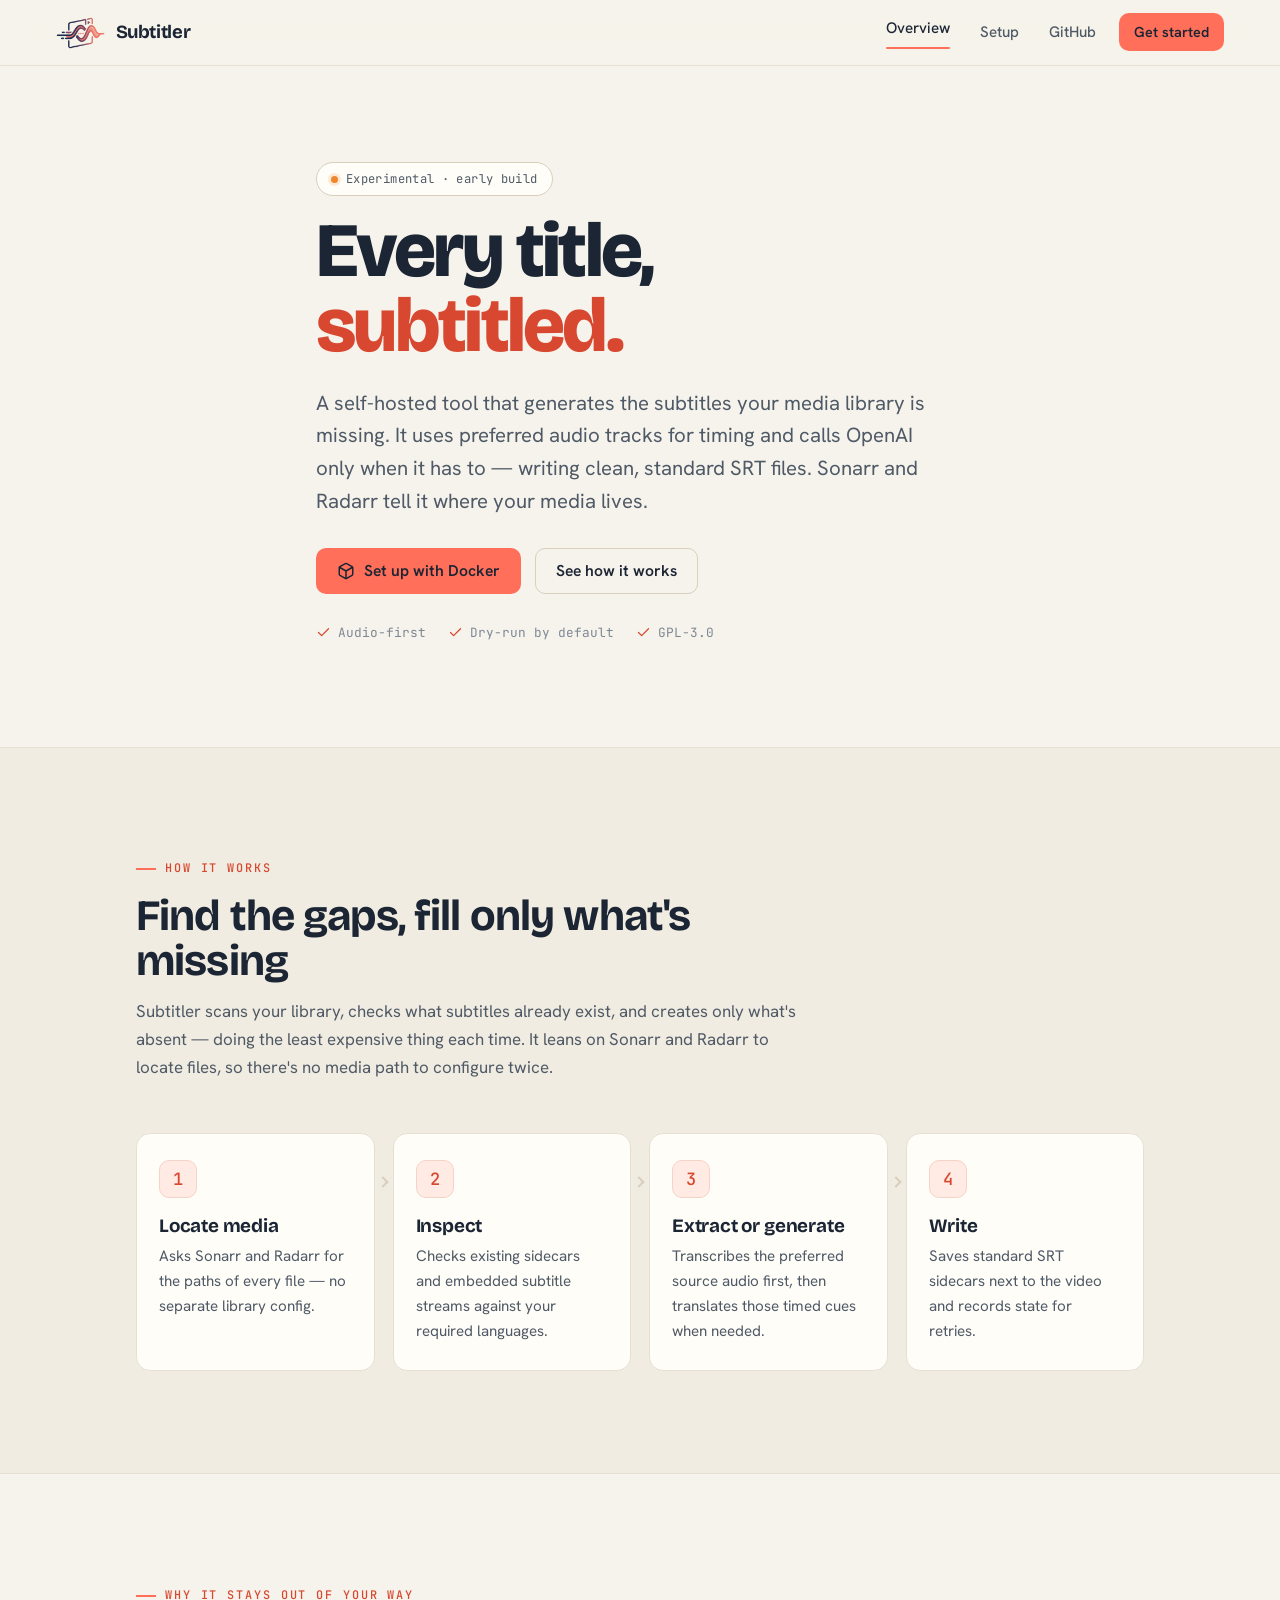
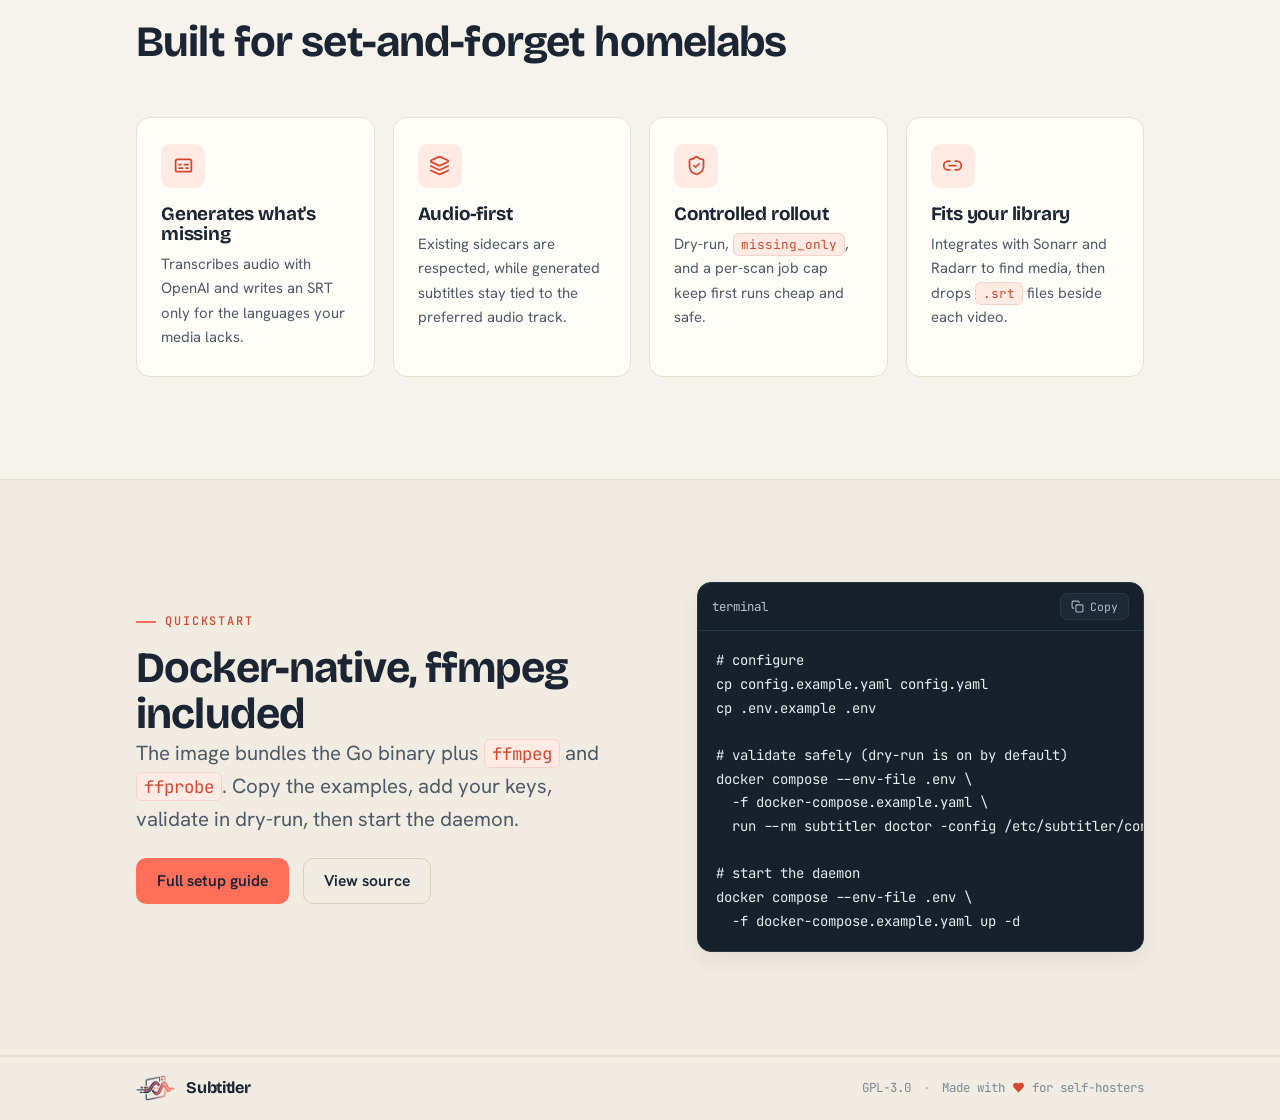
==== commit 61db9d64: "Fix setup documentation paths" ====
--- a/docs/index.html
+++ b/docs/index.html
@@ -159,7 +159,7 @@
 # validate safely (dry-run is on by default)
 docker compose --env-file .env \
   -f docker-compose.example.yaml \
-  run --rm subtitler doctor -config /config/config.yaml
+  run --rm subtitler doctor -config /etc/subtitler/config.yaml
 
 # start the daemon
 docker compose --env-file .env \
